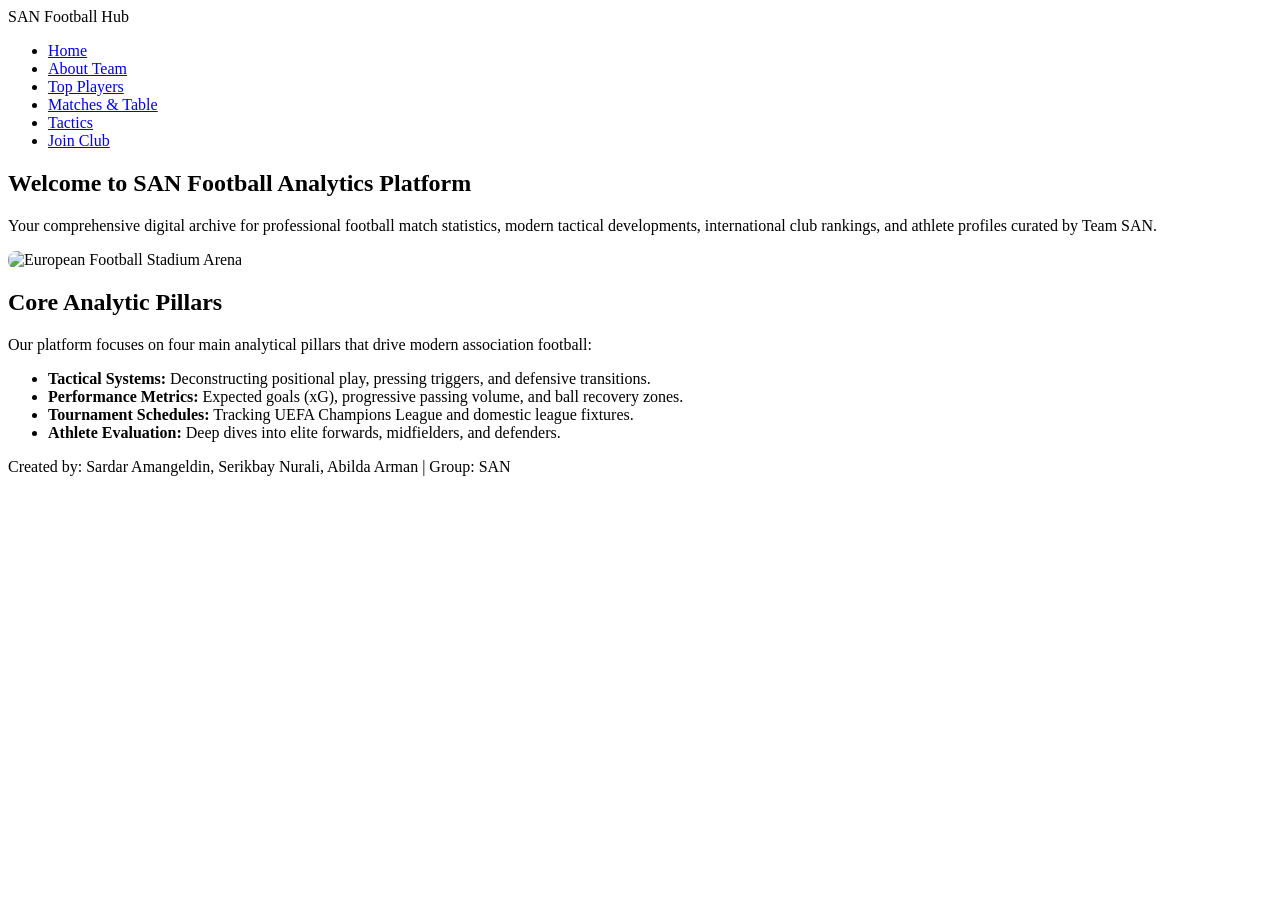
==== index.html @ d485dd93 "Add files via upload" ====
<!DOCTYPE html>
<html lang="en">
<head>
  <meta charset="UTF-8">
  <meta name="viewport" content="width=device-width, initial-scale=1.0">
  <title>SAN Football Hub - Home</title>
  <link rel="stylesheet" href="css/style.css">
</head>
<body>

  <header id="main-header">
    <div class="nav-container">
      <div class="nav-brand">SAN Football Hub</div>
      <nav>
        <ul class="nav-menu">
          <li><a href="index.html">Home</a></li>
          <li><a href="about.html">About Team</a></li>
          <li><a href="players.html">Top Players</a></li>
          <li><a href="schedule.html">Matches & Table</a></li>
          <li><a href="tactics.html">Tactics</a></li>
          <li><a href="contact.html">Join Club</a></li>
        </ul>
      </nav>
    </div>
  </header>

  <main class="container">
    <section class="hero-section">
      <h1>Welcome to SAN Football Analytics Platform</h1>
      <p>Your comprehensive digital archive for professional football match statistics, modern tactical developments, international club rankings, and athlete profiles curated by Team SAN.</p>
      <img src="allianz.jpg" alt="European Football Stadium Arena" style="width: 100%; height: 360px; object-fit: cover; border-radius: 8px;">
    </section>

    <section class="hero-section">
      <h2>Core Analytic Pillars</h2>
      <p>Our platform focuses on four main analytical pillars that drive modern association football:</p>
      <ul>
        <li><strong>Tactical Systems:</strong> Deconstructing positional play, pressing triggers, and defensive transitions.</li>
        <li><strong>Performance Metrics:</strong> Expected goals (xG), progressive passing volume, and ball recovery zones.</li>
        <li><strong>Tournament Schedules:</strong> Tracking UEFA Champions League and domestic league fixtures.</li>
        <li><strong>Athlete Evaluation:</strong> Deep dives into elite forwards, midfielders, and defenders.</li>
      </ul>
    </section>
  </main>

  <footer>
    <p>Created by: Sardar Amangeldin, Serikbay Nurali, Abilda Arman | Group: SAN</p>
  </footer>

</body>
</html>
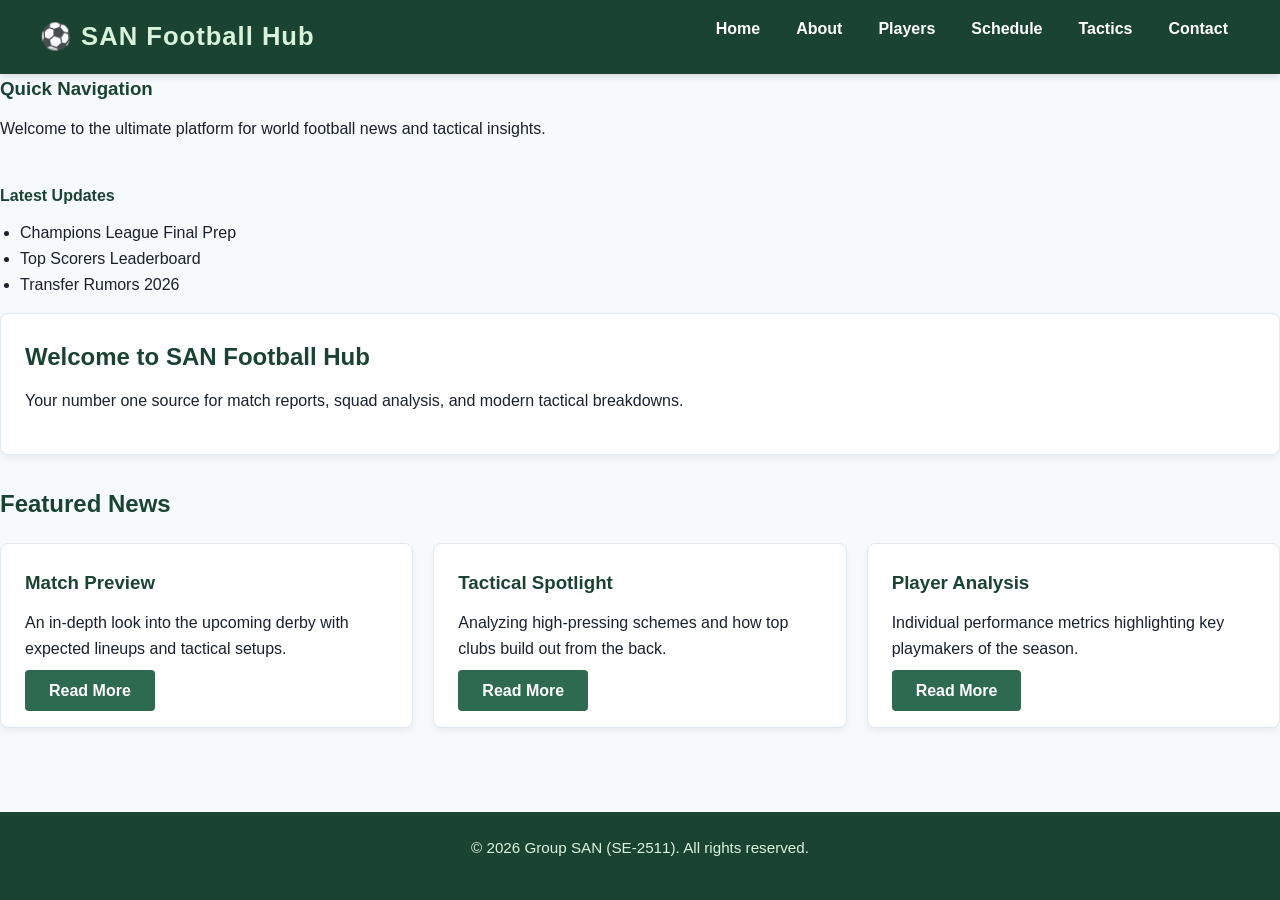
==== commit 4f81b578: "Update assignment code" ====
--- a/index.html
+++ b/index.html
@@ -1,51 +1,73 @@
-<!DOCTYPE html>
-<html lang="en">
-<head>
-  <meta charset="UTF-8">
-  <meta name="viewport" content="width=device-width, initial-scale=1.0">
-  <title>SAN Football Hub - Home</title>
-  <link rel="stylesheet" href="css/style.css">
-</head>
-<body>
-
-  <header id="main-header">
-    <div class="nav-container">
-      <div class="nav-brand">SAN Football Hub</div>
-      <nav>
-        <ul class="nav-menu">
-          <li><a href="index.html">Home</a></li>
-          <li><a href="about.html">About Team</a></li>
-          <li><a href="players.html">Top Players</a></li>
-          <li><a href="schedule.html">Matches & Table</a></li>
-          <li><a href="tactics.html">Tactics</a></li>
-          <li><a href="contact.html">Join Club</a></li>
-        </ul>
-      </nav>
-    </div>
-  </header>
-
-  <main class="container">
-    <section class="hero-section">
-      <h1>Welcome to SAN Football Analytics Platform</h1>
-      <p>Your comprehensive digital archive for professional football match statistics, modern tactical developments, international club rankings, and athlete profiles curated by Team SAN.</p>
-      <img src="allianz.jpg" alt="European Football Stadium Arena" style="width: 100%; height: 360px; object-fit: cover; border-radius: 8px;">
-    </section>
-
-    <section class="hero-section">
-      <h2>Core Analytic Pillars</h2>
-      <p>Our platform focuses on four main analytical pillars that drive modern association football:</p>
-      <ul>
-        <li><strong>Tactical Systems:</strong> Deconstructing positional play, pressing triggers, and defensive transitions.</li>
-        <li><strong>Performance Metrics:</strong> Expected goals (xG), progressive passing volume, and ball recovery zones.</li>
-        <li><strong>Tournament Schedules:</strong> Tracking UEFA Champions League and domestic league fixtures.</li>
-        <li><strong>Athlete Evaluation:</strong> Deep dives into elite forwards, midfielders, and defenders.</li>
-      </ul>
-    </section>
-  </main>
-
-  <footer>
-    <p>Created by: Sardar Amangeldin, Serikbay Nurali, Abilda Arman | Group: SAN</p>
-  </footer>
-
-</body>
-</html>
+<!DOCTYPE html>
+<html lang="en">
+<head>
+  <meta charset="UTF-8">
+  <meta name="viewport" content="width=device-width, initial-scale=1.0">
+  <title>SAN Football Hub - Home</title>
+  <link rel="stylesheet" href="css/style.css">
+</head>
+<body>
+
+  <!-- Task 1: Flexbox Navigation -->
+  <header id="main-header">
+    <div class="nav-container">
+      <div class="nav-brand">⚽ SAN Football Hub</div>
+      <ul class="nav-menu">
+        <li><a href="index.html">Home</a></li>
+        <li><a href="about.html">About</a></li>
+        <li><a href="players.html">Players</a></li>
+        <li><a href="schedule.html">Schedule</a></li>
+        <li><a href="tactics.html">Tactics</a></li>
+        <li><a href="contact.html">Contact</a></li>
+      </ul>
+    </div>
+  </header>
+
+  <!-- Task 3: Grid Layout Container -->
+  <div class="page-layout-grid">
+    <aside class="sidebar">
+      <h3>Quick Navigation</h3>
+      <p>Welcome to the ultimate platform for world football news and tactical insights.</p>
+      <br>
+      <h4>Latest Updates</h4>
+      <ul>
+        <li>Champions League Final Prep</li>
+        <li>Top Scorers Leaderboard</li>
+        <li>Transfer Rumors 2026</li>
+      </ul>
+    </aside>
+
+    <main class="main-content">
+      <section class="hero-section">
+        <h1>Welcome to SAN Football Hub</h1>
+        <p>Your number one source for match reports, squad analysis, and modern tactical breakdowns.</p>
+      </section>
+
+      <!-- Task 2: Flexbox Cards -->
+      <h2>Featured News</h2>
+      <div class="card-grid">
+        <div class="card">
+          <h3>Match Preview</h3>
+          <p>An in-depth look into the upcoming derby with expected lineups and tactical setups.</p>
+          <a href="#" class="btn-submit" style="text-align: center; text-decoration: none;">Read More</a>
+        </div>
+        <div class="card">
+          <h3>Tactical Spotlight</h3>
+          <p>Analyzing high-pressing schemes and how top clubs build out from the back.</p>
+          <a href="#" class="btn-submit" style="text-align: center; text-decoration: none;">Read More</a>
+        </div>
+        <div class="card">
+          <h3>Player Analysis</h3>
+          <p>Individual performance metrics highlighting key playmakers of the season.</p>
+          <a href="#" class="btn-submit" style="text-align: center; text-decoration: none;">Read More</a>
+        </div>
+      </div>
+    </main>
+  </div>
+
+  <footer id="main-footer">
+    <p>&copy; 2026 Group SAN (SE-2511). All rights reserved.</p>
+  </footer>
+
+</body>
+</html>
--- a/css/style.css
+++ b/css/style.css
@@ -0,0 +1,236 @@
+/* =========================================================
+   1. GLOBAL RESETS & TYPOGRAPHY
+   ========================================================= */
+* {
+  margin: 0;
+  padding: 0;
+  box-sizing: border-box; /* Box Model Reset */
+}
+
+body {
+  font-family: 'Segoe UI', Tahoma, Geneva, Verdana, sans-serif;
+  line-height: 1.6;
+  color: #1a202c;
+  background-color: #f7fafc;
+  display: flex;
+  flex-direction: column;
+  min-height: 100vh;
+}
+
+h1, h2, h3, h4 {
+  color: #1b4332;
+  margin-bottom: 12px;
+}
+
+p {
+  margin-bottom: 16px;
+}
+
+ul, ol {
+  margin-left: 20px;
+  margin-bottom: 16px;
+}
+
+/* =========================================================
+   2. GLOBAL NAVIGATION BAR
+   ========================================================= */
+#main-header {
+  background-color: #1b4332;
+  padding: 1rem 2rem;
+  box-shadow: 0 2px 8px rgba(0, 0, 0, 0.15);
+}
+
+.nav-container {
+  display: flex;
+  justify-content: space-between;
+  align-items: center;
+  max-width: 1200px;
+  margin: 0 auto;
+}
+
+.nav-brand {
+  color: #d8f3dc;
+  font-size: 1.6rem;
+  font-weight: bold;
+  letter-spacing: 1px;
+}
+
+.nav-menu {
+  list-style: none;
+  display: flex;
+  gap: 12px;
+}
+
+/* Descendant Selectors & Hover States */
+.nav-menu a {
+  color: #ffffff;
+  text-decoration: none;
+  font-weight: 600;
+  padding: 8px 12px;
+  border-radius: 4px;
+  transition: all 0.3s ease;
+}
+
+.nav-menu a:hover {
+  background-color: #2d6a4f;
+  color: #b7e4c7;
+}
+
+/* =========================================================
+   3. LAYOUT & CARDS
+   ========================================================= */
+.container {
+  width: 90%;
+  max-width: 1100px;
+  margin: 30px auto;
+  flex: 1;
+}
+
+.hero-section {
+  background-color: #ffffff;
+  padding: 24px;
+  border-radius: 8px;
+  border: 1px solid #e2e8f0;
+  margin-bottom: 30px;
+  box-shadow: 0 4px 6px rgba(0, 0, 0, 0.05);
+}
+
+.card-grid {
+  display: flex;
+  gap: 20px;
+  flex-wrap: wrap;
+  margin-top: 20px;
+}
+
+.card {
+  background: #ffffff;
+  border: 1px solid #e2e8f0;
+  border-radius: 8px;
+  padding: 24px;
+  flex: 1 1 300px;
+  box-shadow: 0 4px 6px rgba(0, 0, 0, 0.05);
+}
+
+/* Class Selector & Circular Image */
+.profile-img {
+  width: 150px;
+  height: 150px;
+  object-fit: cover;
+  border-radius: 50%; /* Required circular image styling */
+  border: 4px solid #52b788;
+  display: block;
+  margin: 0 auto 15px auto;
+}
+
+.highlight {
+  color: #2d6a4f;
+  font-weight: bold;
+}
+
+/* =========================================================
+   4. DATA TABLES
+   ========================================================= */
+table {
+  width: 100%;
+  border-collapse: collapse;
+  margin: 20px 0;
+  background: #ffffff;
+  box-shadow: 0 2px 5px rgba(0, 0, 0, 0.05);
+  border-radius: 6px;
+  overflow: hidden;
+}
+
+/* Descendant Selectors for Table Elements */
+table th, table td {
+  padding: 12px 16px;
+  text-align: left;
+  border-bottom: 1px solid #e2e8f0;
+}
+
+table th {
+  background-color: #2d6a4f;
+  color: #ffffff;
+}
+
+table tr:nth-child(even) {
+  background-color: #f8f9fa;
+}
+
+/* =========================================================
+   5. FORM & UI COMPONENTS
+   ========================================================= */
+#contact-form {
+  background: #ffffff;
+  padding: 30px;
+  border-radius: 8px;
+  border: 1px solid #e2e8f0;
+  max-width: 650px;
+  margin: 0 auto;
+  box-shadow: 0 4px 10px rgba(0,0,0,0.05);
+}
+
+.form-group {
+  margin-bottom: 20px;
+}
+
+.form-group label {
+  display: block;
+  margin-bottom: 6px;
+  font-weight: 600;
+  color: #2d6a4f;
+}
+
+.form-group input[type="text"],
+.form-group input[type="email"],
+.form-group input[type="color"],
+.form-group select,
+.form-group textarea {
+  width: 100%;
+  padding: 10px;
+  border: 1px solid #cbd5e0;
+  border-radius: 4px;
+  font-size: 1rem;
+}
+
+.form-group input:focus,
+.form-group select:focus,
+.form-group textarea:focus {
+  border-color: #52b788;
+  outline: none;
+  box-shadow: 0 0 0 3px rgba(82, 183, 136, 0.2);
+}
+
+.radio-group {
+  display: flex;
+  gap: 15px;
+  margin-top: 8px;
+}
+
+.btn-submit {
+  background-color: #2d6a4f;
+  color: #ffffff;
+  padding: 12px 24px;
+  border: none;
+  border-radius: 4px;
+  font-size: 1rem;
+  font-weight: bold;
+  cursor: pointer;
+  transition: background-color 0.3s ease;
+  width: 100%;
+}
+
+.btn-submit:hover {
+  background-color: #1b4332;
+}
+
+/* =========================================================
+   6. FOOTER
+   ========================================================= */
+footer {
+  background-color: #1b4332;
+  color: #d8f3dc;
+  text-align: center;
+  padding: 1.5rem 0;
+  margin-top: auto;
+  font-size: 0.95rem;
+}
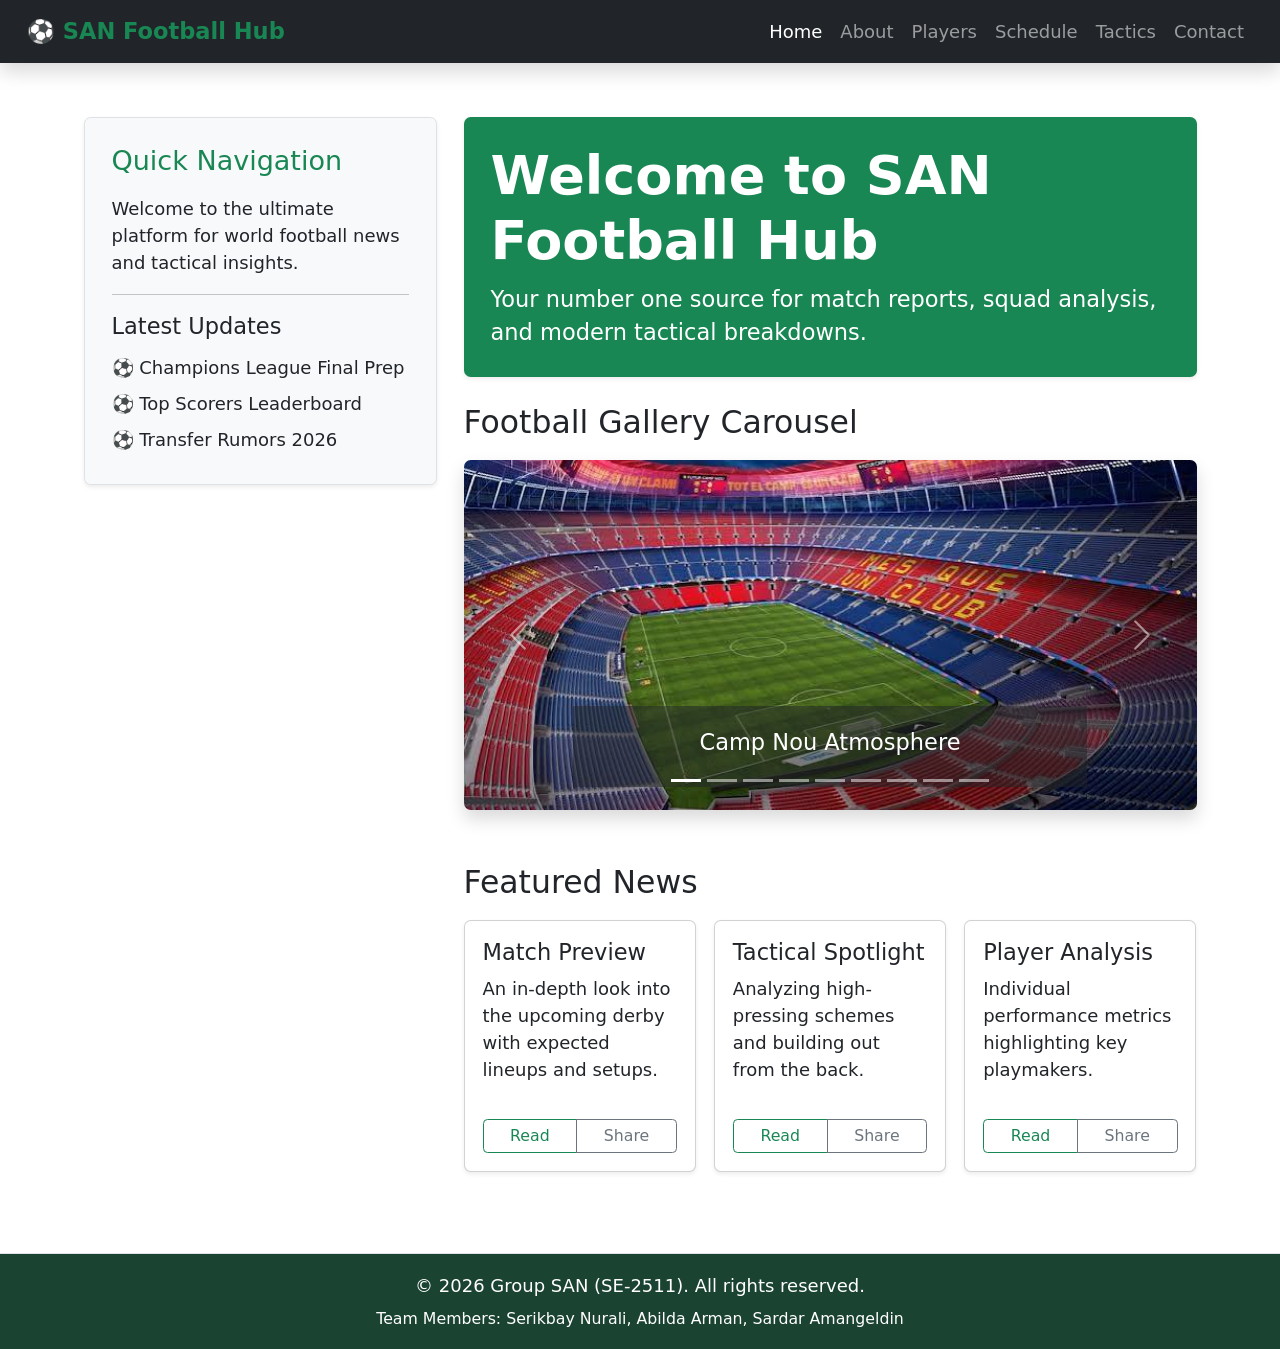
==== commit cebca351: "First commit" ====
--- a/index.html
+++ b/index.html
@@ -4,70 +4,147 @@
   <meta charset="UTF-8">
   <meta name="viewport" content="width=device-width, initial-scale=1.0">
   <title>SAN Football Hub - Home</title>
+  <!-- Bootstrap 5 CSS CDN -->
+  <link href="https://cdn.jsdelivr.net/npm/bootstrap@5.3.2/dist/css/bootstrap.min.css" rel="stylesheet">
   <link rel="stylesheet" href="css/style.css">
 </head>
-<body>
+<body class="d-flex flex-column min-vh-100">
 
-  <!-- Task 1: Flexbox Navigation -->
-  <header id="main-header">
-    <div class="nav-container">
-      <div class="nav-brand">⚽ SAN Football Hub</div>
-      <ul class="nav-menu">
-        <li><a href="index.html">Home</a></li>
-        <li><a href="about.html">About</a></li>
-        <li><a href="players.html">Players</a></li>
-        <li><a href="schedule.html">Schedule</a></li>
-        <li><a href="tactics.html">Tactics</a></li>
-        <li><a href="contact.html">Contact</a></li>
-      </ul>
+  <!-- Task 5 & Task 10: Bootstrap Navigation Bar -->
+  <nav class="navbar navbar-expand-lg navbar-dark bg-dark sticky-top shadow">
+    <div class="container-fluid px-sm-2 px-md-4">
+      <a class="navbar-brand fw-bold text-success" href="index.html">⚽ SAN Football Hub</a>
+      <button class="navbar-toggler" type="button" data-bs-toggle="collapse" data-bs-target="#navbarNav" aria-controls="navbarNav" aria-expanded="false" aria-label="Toggle navigation">
+        <span class="navbar-toggler-icon"></span>
+      </button>
+      <div class="collapse navbar-collapse" id="navbarNav">
+        <ul class="navbar-nav ms-auto mb-2 mb-lg-0">
+          <li class="nav-item"><a class="nav-link active" href="index.html">Home</a></li>
+          <li class="nav-item"><a class="nav-link" href="about.html">About</a></li>
+          <li class="nav-item"><a class="nav-link" href="players.html">Players</a></li>
+          <li class="nav-item"><a class="nav-link" href="schedule.html">Schedule</a></li>
+          <li class="nav-item"><a class="nav-link" href="tactics.html">Tactics</a></li>
+          <li class="nav-item"><a class="nav-link" href="contact.html">Contact</a></li>
+        </ul>
+      </div>
     </div>
-  </header>
+  </nav>
 
-  <!-- Task 3: Grid Layout Container -->
-  <div class="page-layout-grid">
-    <aside class="sidebar">
-      <h3>Quick Navigation</h3>
-      <p>Welcome to the ultimate platform for world football news and tactical insights.</p>
-      <br>
-      <h4>Latest Updates</h4>
-      <ul>
-        <li>Champions League Final Prep</li>
-        <li>Top Scorers Leaderboard</li>
-        <li>Transfer Rumors 2026</li>
-      </ul>
-    </aside>
+  <!-- Task 3 & Task 4: Main Layout Container using Bootstrap Grid & Spacing Utilities -->
+  <div class="container my-4 my-lg-5 flex-grow-1">
+    <div class="row g-4">
+      
+      <!-- Sidebar Column (col-lg-4) -->
+      <aside class="col-12 col-lg-4">
+        <div class="p-4 bg-light border rounded shadow-sm">
+          <h3 class="h4 text-success mb-3">Quick Navigation</h3>
+          <p>Welcome to the ultimate platform for world football news and tactical insights.</p>
+          <hr class="my-3">
+          <h4 class="h5">Latest Updates</h4>
+          <ul class="list-unstyled mb-0">
+            <li class="py-1">⚽ Champions League Final Prep</li>
+            <li class="py-1">⚽ Top Scorers Leaderboard</li>
+            <li class="py-1">⚽ Transfer Rumors 2026</li>
+          </ul>
+        </div>
+      </aside>
 
-    <main class="main-content">
-      <section class="hero-section">
-        <h1>Welcome to SAN Football Hub</h1>
-        <p>Your number one source for match reports, squad analysis, and modern tactical breakdowns.</p>
-      </section>
+      <!-- Main Content Column (col-lg-8) -->
+      <main class="col-12 col-lg-8">
+        <section class="p-4 bg-success text-white rounded mb-4 shadow-sm">
+          <h1 class="display-5 fw-bold">Welcome to SAN Football Hub</h1>
+          <p class="lead mb-0">Your number one source for match reports, squad analysis, and modern tactical breakdowns.</p>
+        </section>
 
-      <!-- Task 2: Flexbox Cards -->
-      <h2>Featured News</h2>
-      <div class="card-grid">
-        <div class="card">
-          <h3>Match Preview</h3>
-          <p>An in-depth look into the upcoming derby with expected lineups and tactical setups.</p>
-          <a href="#" class="btn-submit" style="text-align: center; text-decoration: none;">Read More</a>
+        <!-- Task 7: Bootstrap Carousel with 9 Images -->
+        <section class="mb-5">
+          <h2 class="h3 mb-3">Football Gallery Carousel</h2>
+          <div id="footballCarousel" class="carousel slide shadow rounded overflow-hidden" data-bs-ride="carousel">
+            <div class="carousel-indicators">
+              <button type="button" data-bs-target="#footballCarousel" data-bs-slide-to="0" class="active"></button>
+              <button type="button" data-bs-target="#footballCarousel" data-bs-slide-to="1"></button>
+              <button type="button" data-bs-target="#footballCarousel" data-bs-slide-to="2"></button>
+              <button type="button" data-bs-target="#footballCarousel" data-bs-slide-to="3"></button>
+              <button type="button" data-bs-target="#footballCarousel" data-bs-slide-to="4"></button>
+              <button type="button" data-bs-target="#footballCarousel" data-bs-slide-to="5"></button>
+              <button type="button" data-bs-target="#footballCarousel" data-bs-slide-to="6"></button>
+              <button type="button" data-bs-target="#footballCarousel" data-bs-slide-to="7"></button>
+              <button type="button" data-bs-target="#footballCarousel" data-bs-slide-to="8"></button>
+            </div>
+            <div class="carousel-inner">
+              <div class="carousel-item active"><img src="img/camp now.jpg" class="d-block w-100" style="height: 350px; object-fit: cover;" alt="Camp Nou"><div class="carousel-caption d-none d-md-block bg-dark bg-opacity-50"><h5>Camp Nou Atmosphere</h5></div></div>
+              <div class="carousel-item"><img src="img/santiago bernabeu.jpg" class="d-block w-100" style="height: 350px; object-fit: cover;" alt="Santiago Bernabeu"><div class="carousel-caption d-none d-md-block bg-dark bg-opacity-50"><h5>Santiago Bernabéu Matchday</h5></div></div>
+              <div class="carousel-item"><img src="img/old trafford.jpg" class="d-block w-100" style="height: 350px; object-fit: cover;" alt="Old Trafford"><div class="carousel-caption d-none d-md-block bg-dark bg-opacity-50"><h5>Old Trafford Lights</h5></div></div>
+              <div class="carousel-item"><img src="img/tactical warm.jpg" class="d-block w-100" style="height: 350px; object-fit: cover;" alt="Tactics"><div class="carousel-caption d-none d-md-block bg-dark bg-opacity-50"><h5>Tactical Warmup</h5></div></div>
+              <div class="carousel-item"><img src="img/cl.jpg" class="d-block w-100" style="height: 350px; object-fit: cover;" alt="Trophy"><div class="carousel-caption d-none d-md-block bg-dark bg-opacity-50"><h5>Champions League Trophy</h5></div></div>
+              <div class="carousel-item"><img src="img/team goal.jpg " class="d-block w-100" style="height: 350px; object-fit: cover;" alt="Match 1"><div class="carousel-caption d-none d-md-block bg-dark bg-opacity-50"><h5>Team Goal Celebration</h5></div></div>
+              <div class="carousel-item"><img src="img/training.jpg" class="d-block w-100" style="height: 350px; object-fit: cover;" alt="Training"><div class="carousel-caption d-none d-md-block bg-dark bg-opacity-50"><h5>Training Session</h5></div></div>
+              <div class="carousel-item"><img src="img/fan zone.jpg" class="d-block w-100" style="height: 350px; object-fit: cover;" alt="Fan Zone"><div class="carousel-caption d-none d-md-block bg-dark bg-opacity-50"><h5>Fan Zone Culture</h5></div></div>
+              <div class="carousel-item"><img src="img/press conference.jpg" class="d-block w-100" style="height: 350px; object-fit: cover;" alt="Press"><div class="carousel-caption d-none d-md-block bg-dark bg-opacity-50"><h5>Post-Match Analysis</h5></div></div>
+            </div>
+            <button class="carousel-control-prev" type="button" data-bs-target="#footballCarousel" data-bs-slide="prev">
+              <span class="carousel-control-prev-icon"></span>
+            </button>
+            <button class="carousel-control-next" type="button" data-bs-target="#footballCarousel" data-bs-slide="next">
+              <span class="carousel-control-next-icon"></span>
+            </button>
+          </div>
+        </section>
+
+        <!-- Task 6 & Task 8: Bootstrap Cards & Buttons Group -->
+        <h2 class="h3 mb-3">Featured News</h2>
+        <div class="row row-cols-1 row-cols-md-3 g-3 mb-4">
+          <div class="col">
+            <div class="card h-100 shadow-sm">
+              <div class="card-body d-flex flex-column">
+                <h5 class="card-title">Match Preview</h5>
+                <p class="card-text flex-grow-1">An in-depth look into the upcoming derby with expected lineups and setups.</p>
+                <!-- Task 6: Button Group -->
+                <div class="btn-group mt-3" role="group">
+                  <a href="#" class="btn btn-outline-success btn-sm">Read</a>
+                  <a href="#" class="btn btn-outline-secondary btn-sm">Share</a>
+                </div>
+              </div>
+            </div>
+          </div>
+          <div class="col">
+            <div class="card h-100 shadow-sm">
+              <div class="card-body d-flex flex-column">
+                <h5 class="card-title">Tactical Spotlight</h5>
+                <p class="card-text flex-grow-1">Analyzing high-pressing schemes and building out from the back.</p>
+                <div class="btn-group mt-3" role="group">
+                  <a href="#" class="btn btn-outline-success btn-sm">Read</a>
+                  <a href="#" class="btn btn-outline-secondary btn-sm">Share</a>
+                </div>
+              </div>
+            </div>
+          </div>
+          <div class="col">
+            <div class="card h-100 shadow-sm">
+              <div class="card-body d-flex flex-column">
+                <h5 class="card-title">Player Analysis</h5>
+                <p class="card-text flex-grow-1">Individual performance metrics highlighting key playmakers.</p>
+                <div class="btn-group mt-3" role="group">
+                  <a href="#" class="btn btn-outline-success btn-sm">Read</a>
+                  <a href="#" class="btn btn-outline-secondary btn-sm">Share</a>
+                </div>
+              </div>
+            </div>
+          </div>
         </div>
-        <div class="card">
-          <h3>Tactical Spotlight</h3>
-          <p>Analyzing high-pressing schemes and how top clubs build out from the back.</p>
-          <a href="#" class="btn-submit" style="text-align: center; text-decoration: none;">Read More</a>
-        </div>
-        <div class="card">
-          <h3>Player Analysis</h3>
-          <p>Individual performance metrics highlighting key playmakers of the season.</p>
-          <a href="#" class="btn-submit" style="text-align: center; text-decoration: none;">Read More</a>
-        </div>
-      </div>
-    </main>
+      </main>
+    </div>
   </div>
 
-  <footer id="main-footer">
-    <p>&copy; 2026 Group SAN (SE-2511). All rights reserved.</p>
+  <!-- Rules Requirement: Names in Footer -->
+  <footer class="py-3 mt-auto text-center border-top">
+    <div class="container">
+      <p class="mb-1">&copy; 2026 Group SAN (SE-2511). All rights reserved.</p>
+      <small class="text-light-50">Team Members: Serikbay Nurali, Abilda Arman, Sardar Amangeldin</small>
+    </div>
   </footer>
 
+  <!-- Bootstrap 5 JS Bundle CDN -->
+  <script src="https://cdn.jsdelivr.net/npm/bootstrap@5.3.2/dist/js/bootstrap.bundle.min.js"></script>
 </body>
 </html>
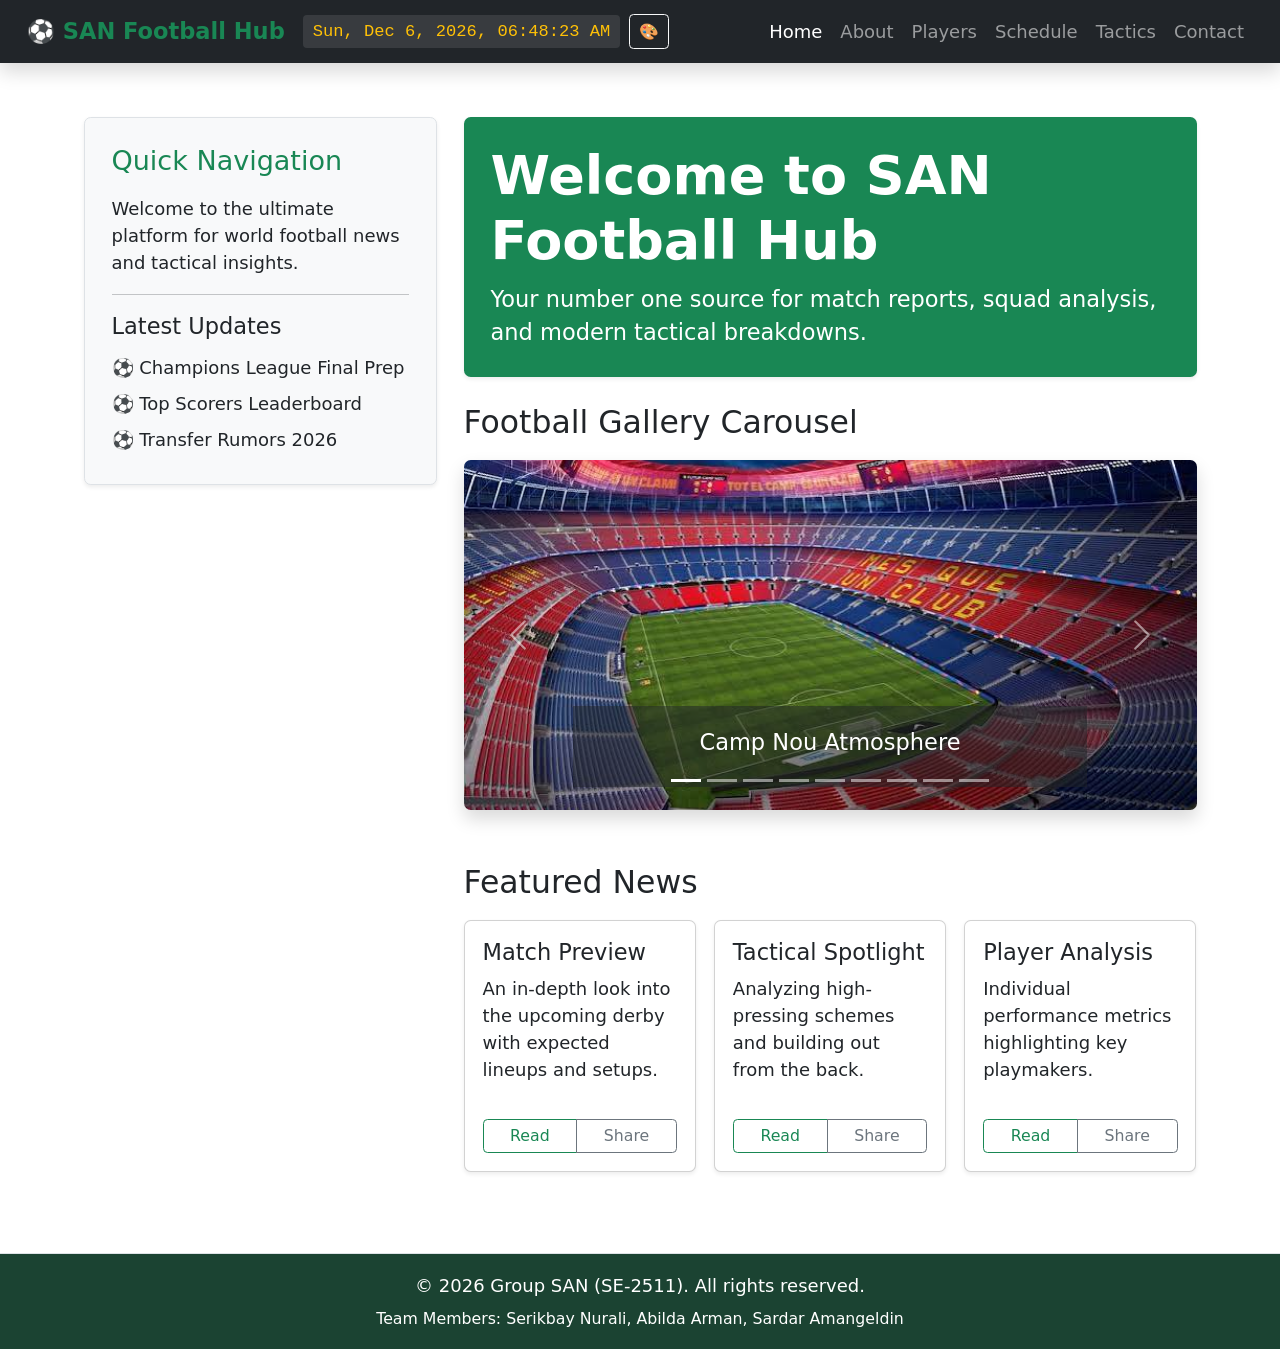
==== commit d0f37bf1: "I added js file" ====
--- a/index.html
+++ b/index.html
@@ -7,16 +7,27 @@
   <!-- Bootstrap 5 CSS CDN -->
   <link href="https://cdn.jsdelivr.net/npm/bootstrap@5.3.2/dist/css/bootstrap.min.css" rel="stylesheet">
   <link rel="stylesheet" href="css/style.css">
+  
 </head>
 <body class="d-flex flex-column min-vh-100">
+  <nav class="navbar navbar-expand-lg navbar-dark bg-dark sticky-top shadow">
+  <div class="container-fluid px-sm-2 px-md-4">
+    <a class="navbar-brand fw-bold text-success" href="index.html">⚽ SAN Football Hub</a>
+    
+    <!-- Live Clock & Theme Toggle -->
+    <div class="d-flex align-items-center ms-auto me-3 text-white">
+      <span id="live-clock" class="me-2 text-warning"></span>
+      <button id="bg-toggle-btn" class="btn btn-outline-light btn-sm" title="Change Background">🎨</button>
+    </div>
 
-  <!-- Task 5 & Task 10: Bootstrap Navigation Bar -->
-  <nav class="navbar navbar-expand-lg navbar-dark bg-dark sticky-top shadow">
-    <div class="container-fluid px-sm-2 px-md-4">
-      <a class="navbar-brand fw-bold text-success" href="index.html">⚽ SAN Football Hub</a>
-      <button class="navbar-toggler" type="button" data-bs-toggle="collapse" data-bs-target="#navbarNav" aria-controls="navbarNav" aria-expanded="false" aria-label="Toggle navigation">
-        <span class="navbar-toggler-icon"></span>
-      </button>
+    <button class="navbar-toggler" type="button" data-bs-toggle="collapse" data-bs-target="#navbarNav">
+      <span class="navbar-toggler-icon"></span>
+    </button>
+
+
+  
+  
+      
       <div class="collapse navbar-collapse" id="navbarNav">
         <ul class="navbar-nav ms-auto mb-2 mb-lg-0">
           <li class="nav-item"><a class="nav-link active" href="index.html">Home</a></li>
@@ -38,7 +49,7 @@
       <aside class="col-12 col-lg-4">
         <div class="p-4 bg-light border rounded shadow-sm">
           <h3 class="h4 text-success mb-3">Quick Navigation</h3>
-          <p>Welcome to the ultimate platform for world football news and tactical insights.</p>
+          <p id="text">Welcome to the ultimate platform for world football news and tactical insights.</p>
           <hr class="my-3">
           <h4 class="h5">Latest Updates</h4>
           <ul class="list-unstyled mb-0">
@@ -91,7 +102,7 @@
           </div>
         </section>
 
-        <!-- Task 6 & Task 8: Bootstrap Cards & Buttons Group -->
+        
         <h2 class="h3 mb-3">Featured News</h2>
         <div class="row row-cols-1 row-cols-md-3 g-3 mb-4">
           <div class="col">
@@ -101,7 +112,7 @@
                 <p class="card-text flex-grow-1">An in-depth look into the upcoming derby with expected lineups and setups.</p>
                 <!-- Task 6: Button Group -->
                 <div class="btn-group mt-3" role="group">
-                  <a href="#" class="btn btn-outline-success btn-sm">Read</a>
+                  <a href="schedule.html" class="btn btn-outline-success btn-sm">Read</a>
                   <a href="#" class="btn btn-outline-secondary btn-sm">Share</a>
                 </div>
               </div>
@@ -113,7 +124,7 @@
                 <h5 class="card-title">Tactical Spotlight</h5>
                 <p class="card-text flex-grow-1">Analyzing high-pressing schemes and building out from the back.</p>
                 <div class="btn-group mt-3" role="group">
-                  <a href="#" class="btn btn-outline-success btn-sm">Read</a>
+                  <a href="tactics.html" class="btn btn-outline-success btn-sm">Read</a>
                   <a href="#" class="btn btn-outline-secondary btn-sm">Share</a>
                 </div>
               </div>
@@ -125,7 +136,7 @@
                 <h5 class="card-title">Player Analysis</h5>
                 <p class="card-text flex-grow-1">Individual performance metrics highlighting key playmakers.</p>
                 <div class="btn-group mt-3" role="group">
-                  <a href="#" class="btn btn-outline-success btn-sm">Read</a>
+                  <a href="players.html" class="btn btn-outline-success btn-sm">Read</a>
                   <a href="#" class="btn btn-outline-secondary btn-sm">Share</a>
                 </div>
               </div>
@@ -136,7 +147,7 @@
     </div>
   </div>
 
-  <!-- Rules Requirement: Names in Footer -->
+  
   <footer class="py-3 mt-auto text-center border-top">
     <div class="container">
       <p class="mb-1">&copy; 2026 Group SAN (SE-2511). All rights reserved.</p>
@@ -144,7 +155,8 @@
     </div>
   </footer>
 
-  <!-- Bootstrap 5 JS Bundle CDN -->
+  
   <script src="https://cdn.jsdelivr.net/npm/bootstrap@5.3.2/dist/js/bootstrap.bundle.min.js"></script>
+  <script src="script.js">  </script>
 </body>
 </html>
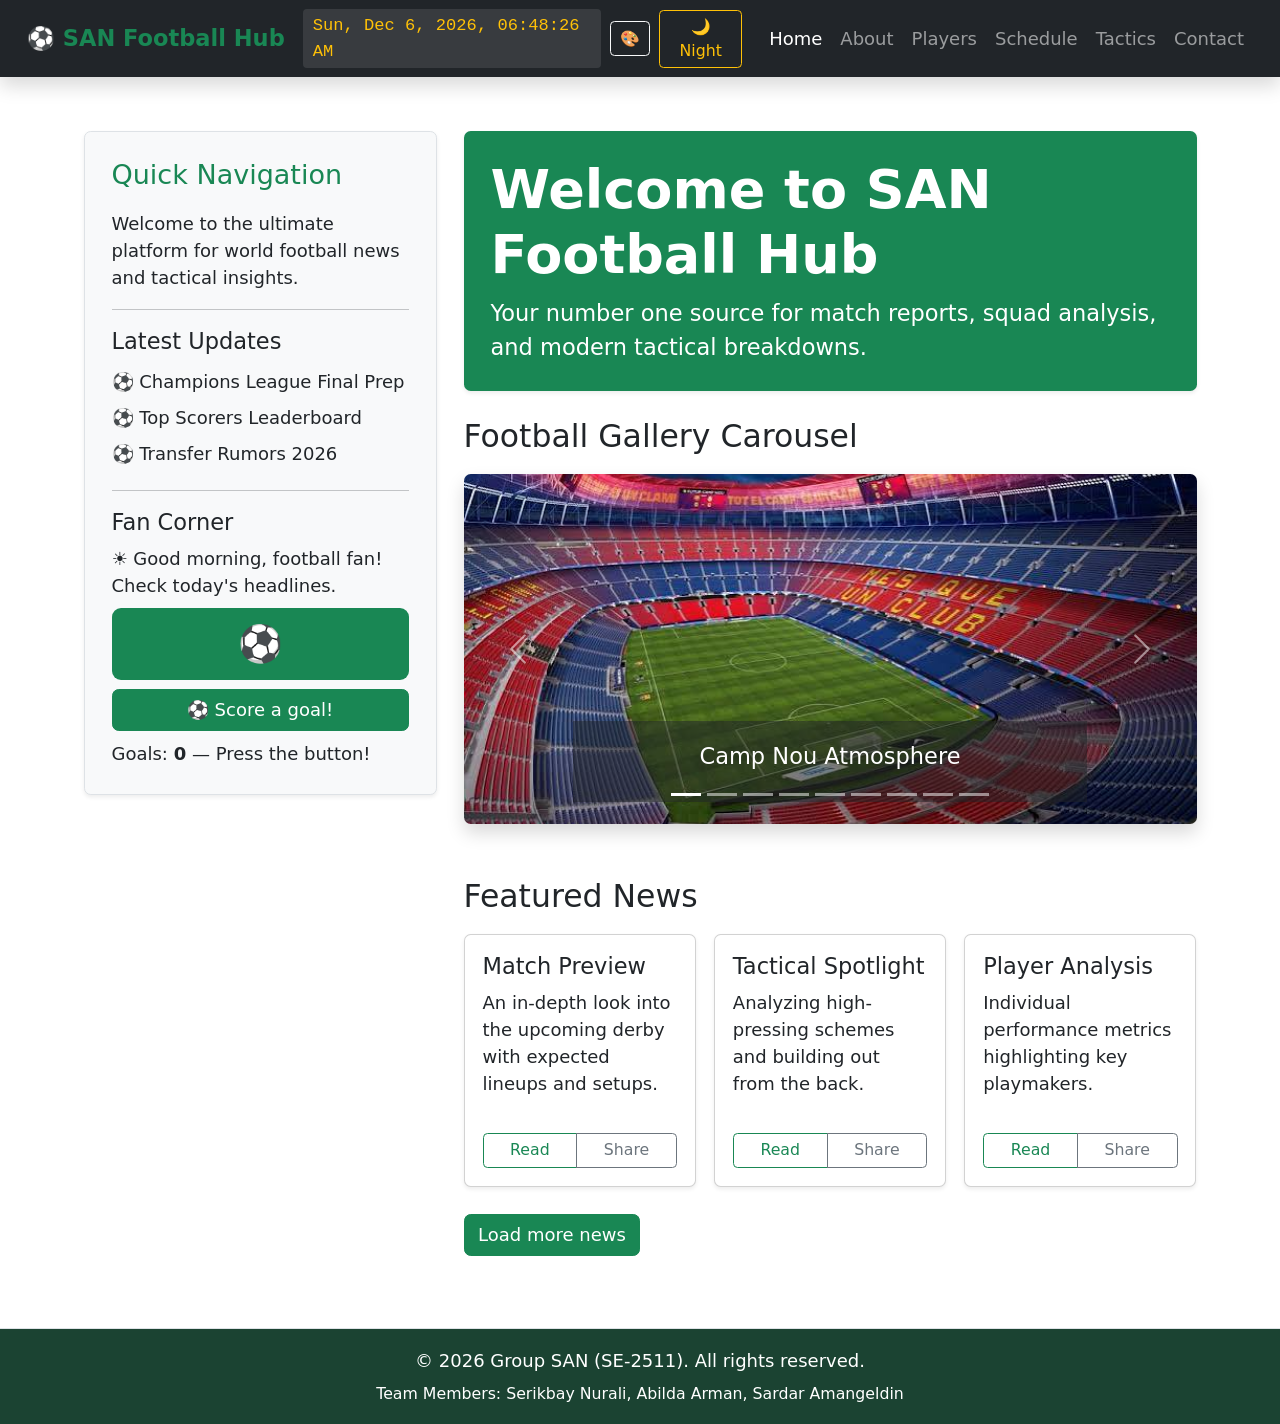
==== commit 70d42aed: "assignment-5" ====
--- a/index.html
+++ b/index.html
@@ -57,6 +57,12 @@
             <li class="py-1">⚽ Top Scorers Leaderboard</li>
             <li class="py-1">⚽ Transfer Rumors 2026</li>
           </ul>
+          <hr class="my-3">
+          <h4 class="h5">Fan Corner</h4>
+          <p id="greeting" class="mb-2"></p>
+          <div class="goal-pitch text-center my-2"><span id="goal-ball" class="goal-ball">⚽</span></div>
+          <button id="goal-btn" class="btn btn-success w-100" type="button">⚽ Score a goal!</button>
+          <p class="mt-2 mb-0">Goals: <strong id="goal-count">0</strong> — <span id="goal-message">Press the button!</span></p>
         </div>
       </aside>
 
@@ -83,15 +89,15 @@
               <button type="button" data-bs-target="#footballCarousel" data-bs-slide-to="8"></button>
             </div>
             <div class="carousel-inner">
-              <div class="carousel-item active"><img src="img/camp now.jpg" class="d-block w-100" style="height: 350px; object-fit: cover;" alt="Camp Nou"><div class="carousel-caption d-none d-md-block bg-dark bg-opacity-50"><h5>Camp Nou Atmosphere</h5></div></div>
-              <div class="carousel-item"><img src="img/santiago bernabeu.jpg" class="d-block w-100" style="height: 350px; object-fit: cover;" alt="Santiago Bernabeu"><div class="carousel-caption d-none d-md-block bg-dark bg-opacity-50"><h5>Santiago Bernabéu Matchday</h5></div></div>
-              <div class="carousel-item"><img src="img/old trafford.jpg" class="d-block w-100" style="height: 350px; object-fit: cover;" alt="Old Trafford"><div class="carousel-caption d-none d-md-block bg-dark bg-opacity-50"><h5>Old Trafford Lights</h5></div></div>
-              <div class="carousel-item"><img src="img/tactical warm.jpg" class="d-block w-100" style="height: 350px; object-fit: cover;" alt="Tactics"><div class="carousel-caption d-none d-md-block bg-dark bg-opacity-50"><h5>Tactical Warmup</h5></div></div>
-              <div class="carousel-item"><img src="img/cl.jpg" class="d-block w-100" style="height: 350px; object-fit: cover;" alt="Trophy"><div class="carousel-caption d-none d-md-block bg-dark bg-opacity-50"><h5>Champions League Trophy</h5></div></div>
-              <div class="carousel-item"><img src="img/team goal.jpg " class="d-block w-100" style="height: 350px; object-fit: cover;" alt="Match 1"><div class="carousel-caption d-none d-md-block bg-dark bg-opacity-50"><h5>Team Goal Celebration</h5></div></div>
-              <div class="carousel-item"><img src="img/training.jpg" class="d-block w-100" style="height: 350px; object-fit: cover;" alt="Training"><div class="carousel-caption d-none d-md-block bg-dark bg-opacity-50"><h5>Training Session</h5></div></div>
-              <div class="carousel-item"><img src="img/fan zone.jpg" class="d-block w-100" style="height: 350px; object-fit: cover;" alt="Fan Zone"><div class="carousel-caption d-none d-md-block bg-dark bg-opacity-50"><h5>Fan Zone Culture</h5></div></div>
-              <div class="carousel-item"><img src="img/press conference.jpg" class="d-block w-100" style="height: 350px; object-fit: cover;" alt="Press"><div class="carousel-caption d-none d-md-block bg-dark bg-opacity-50"><h5>Post-Match Analysis</h5></div></div>
+              <div class="carousel-item active"><img src="img/camp now.jpg" class="d-block w-100 carousel-img"  alt="Camp Nou"><div class="carousel-caption d-none d-md-block bg-dark bg-opacity-50"><h5>Camp Nou Atmosphere</h5></div></div>
+              <div class="carousel-item"><img src="img/santiago bernabeu.jpg" class="d-block w-100 carousel-img"  alt="Santiago Bernabeu"><div class="carousel-caption d-none d-md-block bg-dark bg-opacity-50"><h5>Santiago Bernabéu Matchday</h5></div></div>
+              <div class="carousel-item"><img src="img/old trafford.jpg" class="d-block w-100 carousel-img" alt="Old Trafford"><div class="carousel-caption d-none d-md-block bg-dark bg-opacity-50"><h5>Old Trafford Lights</h5></div></div>
+              <div class="carousel-item"><img src="img/tactical warm.jpg" class="d-block w-100 carousel-img" alt="Tactics"><div class="carousel-caption d-none d-md-block bg-dark bg-opacity-50"><h5>Tactical Warmup</h5></div></div>
+              <div class="carousel-item"><img src="img/cl.jpg" class="d-block w-100 carousel-img" alt="Trophy"><div class="carousel-caption d-none d-md-block bg-dark bg-opacity-50"><h5>Champions League Trophy</h5></div></div>
+              <div class="carousel-item"><img src="img/team goal.jpg " class="d-block w-100 carousel-img" alt="Match 1"><div class="carousel-caption d-none d-md-block bg-dark bg-opacity-50"><h5>Team Goal Celebration</h5></div></div>
+              <div class="carousel-item"><img src="img/training.jpg" class="d-block w-100 carousel-img" alt="Training"><div class="carousel-caption d-none d-md-block bg-dark bg-opacity-50"><h5>Training Session</h5></div></div>
+              <div class="carousel-item"><img src="img/fan zone.jpg" class="d-block w-100 carousel-img" alt="Fan Zone"><div class="carousel-caption d-none d-md-block bg-dark bg-opacity-50"><h5>Fan Zone Culture</h5></div></div>
+              <div class="carousel-item"><img src="img/press conference.jpg" class="d-block w-100 carousel-img" alt="Press"><div class="carousel-caption d-none d-md-block bg-dark bg-opacity-50"><h5>Post-Match Analysis</h5></div></div>
             </div>
             <button class="carousel-control-prev" type="button" data-bs-target="#footballCarousel" data-bs-slide="prev">
               <span class="carousel-control-prev-icon"></span>
@@ -143,6 +149,9 @@
             </div>
           </div>
         </div>
+        <div id="news-container" class="row row-cols-1 row-cols-md-3 g-3 mb-3"></div>
+        <button id="load-more-btn" class="btn btn-success" type="button">Load more news</button>
+        <p id="load-status" class="small text-muted mt-2"></p>
       </main>
     </div>
   </div>
